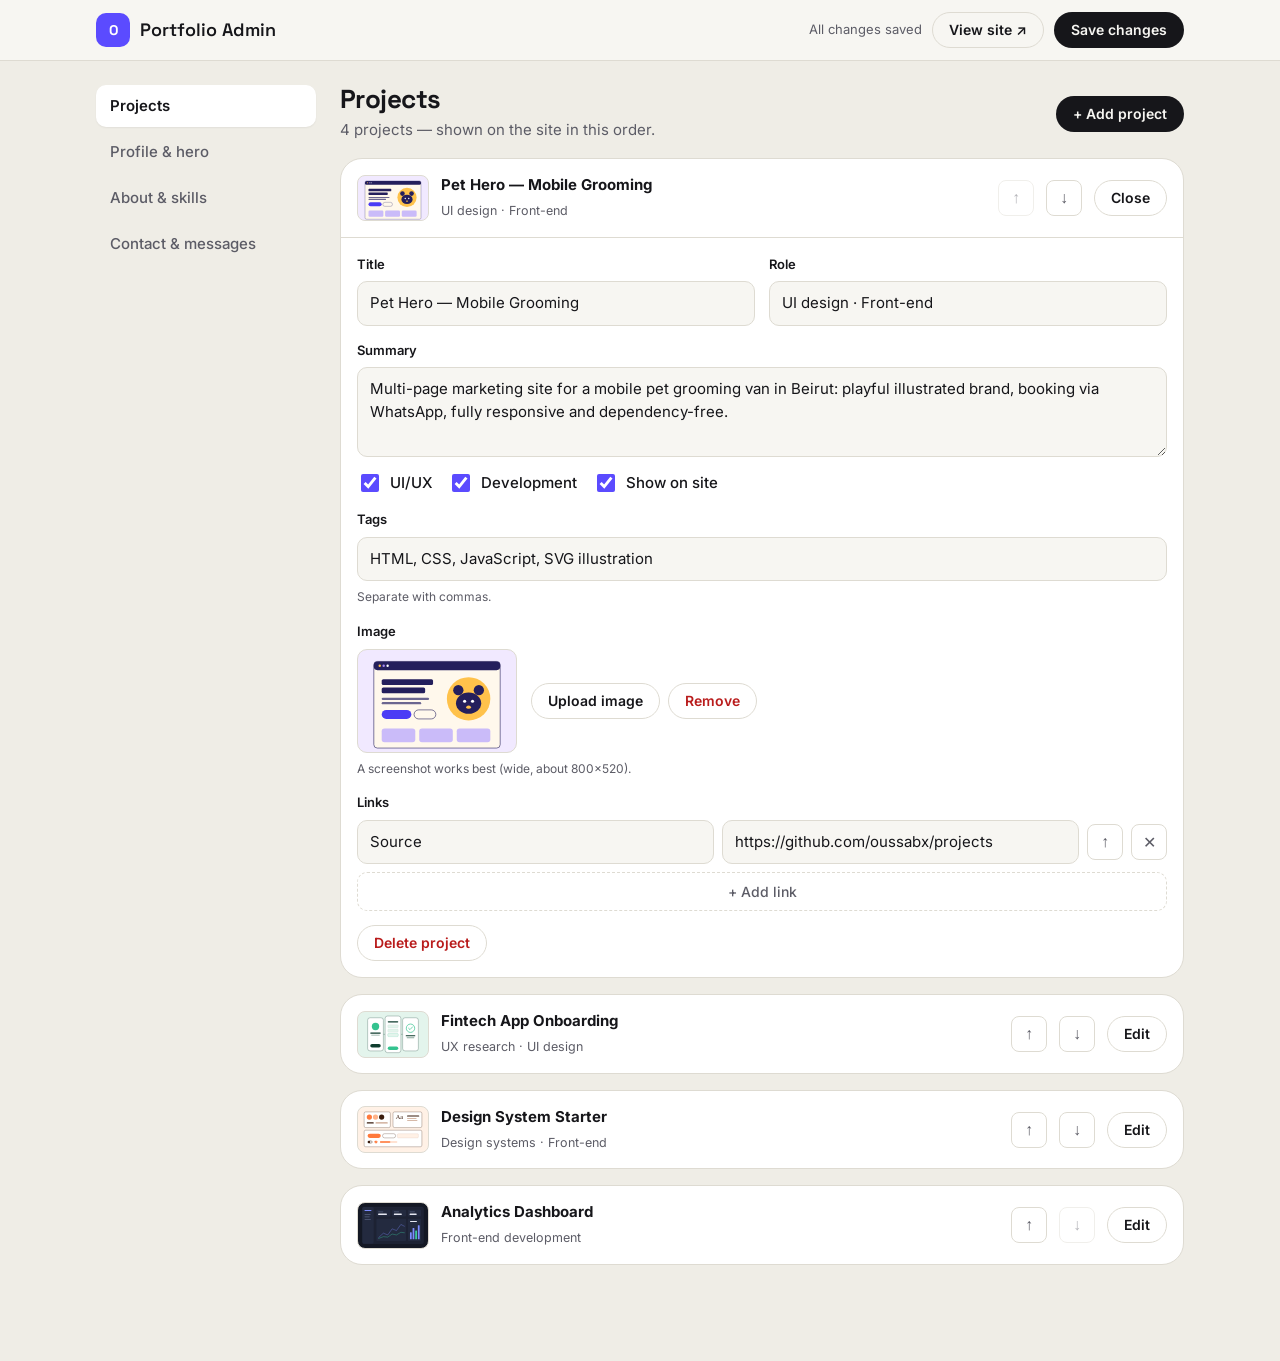
==== admin.html @ 16554e00 "Replace uploaded zip with the portfolio files Vercel can't serve a zip, so the site returned 404. Th" ====
<!DOCTYPE html>
<html lang="en">
<head>
<meta charset="UTF-8" />
<meta name="viewport" content="width=device-width, initial-scale=1.0" />
<meta name="robots" content="noindex" />
<title>Portfolio Admin</title>
<link rel="icon" type="image/svg+xml" href="assets/favicon.svg" />
<link rel="preconnect" href="https://fonts.googleapis.com" />
<link rel="preconnect" href="https://fonts.gstatic.com" crossorigin />
<link href="https://fonts.googleapis.com/css2?family=Space+Grotesk:wght@500;600;700&family=Inter:wght@400;500;600&display=swap" rel="stylesheet" />
<link rel="stylesheet" href="styles.css" />
<link rel="stylesheet" href="admin.css" />
<script>
  try { var t = localStorage.getItem('theme'); if (t) document.documentElement.dataset.theme = t; } catch (e) {}
</script>
</head>
<body class="admin">

<header class="admin-bar">
  <div class="admin-bar-inner">
    <div class="brand">
      <span class="brand-mark" aria-hidden="true" id="adminInitials">O</span>
      <span class="brand-text">Portfolio Admin</span>
    </div>
    <div class="admin-actions">
      <span class="save-status" id="saveStatus" role="status"></span>
      <a class="btn btn-ghost btn-sm" href="index.html" target="_blank">View site ↗</a>
      <button class="btn btn-primary btn-sm" id="saveBtn" type="button">Save changes</button>
    </div>
  </div>
</header>

<div class="banner" id="draftBanner" hidden>
  <span>You have unsaved edits from last time.</span>
  <button class="btn btn-sm btn-primary" id="restoreDraft" type="button">Restore them</button>
  <button class="btn btn-sm btn-ghost" id="discardDraft" type="button">Discard</button>
</div>

<div class="admin-layout">
  <nav class="admin-tabs" role="tablist" aria-label="Sections">
    <button role="tab" class="tab is-active" data-tab="projects" aria-selected="true">Projects</button>
    <button role="tab" class="tab" data-tab="profile" aria-selected="false">Profile &amp; hero</button>
    <button role="tab" class="tab" data-tab="about" aria-selected="false">About &amp; skills</button>
    <button role="tab" class="tab" data-tab="contact" aria-selected="false">Contact &amp; messages</button>
  </nav>

  <main class="admin-main">
    <section class="panel" id="panel-projects" role="tabpanel"></section>
    <section class="panel" id="panel-profile" role="tabpanel" hidden></section>
    <section class="panel" id="panel-about" role="tabpanel" hidden></section>
    <section class="panel" id="panel-contact" role="tabpanel" hidden></section>
  </main>
</div>

<dialog class="save-help" id="saveHelp">
  <h2>Almost done</h2>
  <p>Your browser downloaded a file called <strong>data.js</strong>.</p>
  <p>Move it into your portfolio's <strong>content</strong> folder and replace the old <code>data.js</code>. Then refresh the site to see your changes.</p>
  <p class="muted">Tip: in Chrome or Edge, Save writes the file directly, with no download step.</p>
  <form method="dialog"><button class="btn btn-primary btn-sm">Got it</button></form>
</dialog>

<script src="content/data.js"></script>
<script src="admin.js"></script>
</body>
</html>
---- styles.css ----
/* ---------- Design tokens ---------- */
:root {
  --bg: #f7f6f2;
  --bg-alt: #efede6;
  --surface: #ffffff;
  --text: #16161a;
  --text-muted: #5c5c66;
  --border: #dedbd2;
  --accent: #5b4bff;
  --accent-ink: #ffffff;
  --accent-soft: #e8e5ff;
  --success: #15803d;
  --danger: #b91c1c;
  --grid-line: rgba(22, 22, 26, 0.06);
  --shadow: 0 1px 2px rgba(0,0,0,.04), 0 12px 32px -12px rgba(22,22,26,.18);
  --radius: 14px;
  --radius-lg: 22px;
  --max-width: 1120px;
  --ease: cubic-bezier(.2, .8, .2, 1);
  color-scheme: light;
}

@media (prefers-color-scheme: dark) {
  :root:not([data-theme="light"]) {
    --bg: #0f0f13;
    --bg-alt: #16161c;
    --surface: #1c1c24;
    --text: #f2f1ee;
    --text-muted: #a3a2ad;
    --border: #2c2c37;
    --accent: #8b7fff;
    --accent-ink: #0f0f13;
    --accent-soft: #25224a;
    --success: #4ade80;
    --danger: #f87171;
    --grid-line: rgba(255, 255, 255, 0.05);
    --shadow: 0 1px 2px rgba(0,0,0,.3), 0 16px 40px -16px rgba(0,0,0,.6);
    color-scheme: dark;
  }
}
:root[data-theme="dark"] {
  --bg: #0f0f13;
  --bg-alt: #16161c;
  --surface: #1c1c24;
  --text: #f2f1ee;
  --text-muted: #a3a2ad;
  --border: #2c2c37;
  --accent: #8b7fff;
  --accent-ink: #0f0f13;
  --accent-soft: #25224a;
  --success: #4ade80;
  --danger: #f87171;
  --grid-line: rgba(255, 255, 255, 0.05);
  --shadow: 0 1px 2px rgba(0,0,0,.3), 0 16px 40px -16px rgba(0,0,0,.6);
  color-scheme: dark;
}

/* ---------- Base ---------- */
* { box-sizing: border-box; min-width: 0; }
[hidden] { display: none !important; }
img, svg { max-width: 100%; height: auto; display: block; }
html { scroll-behavior: smooth; scroll-padding-top: 80px; }
body {
  margin: 0;
  background: var(--bg);
  color: var(--text);
  font-family: 'Inter', system-ui, sans-serif;
  font-size: 17px;
  line-height: 1.65;
  -webkit-font-smoothing: antialiased;
  overflow-x: clip;
  transition: background-color .3s, color .3s;
}
h1, h2, h3 { font-family: 'Space Grotesk', 'Inter', sans-serif; line-height: 1.1; margin: 0; letter-spacing: -0.02em; }
p { margin: 0 0 1em; }
a { color: inherit; }
:focus-visible { outline: 2px solid var(--accent); outline-offset: 3px; border-radius: 6px; }

.container { width: 100%; max-width: var(--max-width); margin: 0 auto; padding: 0 16px; }
@media (min-width: 640px) { .container { padding: 0 32px; } }

.skip-link { position: absolute; left: -999px; top: 8px; background: var(--accent); color: var(--accent-ink); padding: 8px 14px; border-radius: 8px; z-index: 100; }
.skip-link:focus { left: 8px; }

/* ---------- Buttons ---------- */
.btn {
  display: inline-flex; align-items: center; gap: 10px;
  padding: 14px 22px; border-radius: 999px;
  font: 600 15px/1 'Inter', sans-serif;
  text-decoration: none; border: 1px solid transparent; cursor: pointer;
  transition: transform .2s var(--ease), background-color .2s, border-color .2s, box-shadow .2s;
}
.btn svg { width: 18px; fill: none; stroke: currentColor; stroke-width: 2; stroke-linecap: round; stroke-linejoin: round; transition: transform .2s var(--ease); }
.btn:hover svg { transform: translateX(3px); }
.btn-primary { background: var(--text); color: var(--bg); }
.btn-primary:hover { transform: translateY(-2px); box-shadow: var(--shadow); }
.btn-ghost { border-color: var(--border); color: var(--text); background: transparent; }
.btn-ghost:hover { border-color: var(--text); }

.icon-btn {
  width: 40px; height: 40px; border-radius: 50%;
  display: grid; place-items: center;
  background: transparent; border: 1px solid var(--border); color: var(--text); cursor: pointer;
}
.icon-btn:hover { border-color: var(--text); }
.icon-btn svg { width: 18px; fill: none; stroke: currentColor; stroke-width: 1.8; stroke-linecap: round; }
.icon-moon { display: none !important; }
:root[data-theme="dark"] .icon-sun { display: none !important; }
:root[data-theme="dark"] .icon-moon { display: block !important; }
@media (prefers-color-scheme: dark) {
  :root:not([data-theme="light"]) .icon-sun { display: none !important; }
  :root:not([data-theme="light"]) .icon-moon { display: block !important; }
}

/* ---------- Header ---------- */
.site-header {
  position: sticky; top: 0; z-index: 50;
  background: color-mix(in srgb, var(--bg) 82%, transparent);
  backdrop-filter: blur(12px); -webkit-backdrop-filter: blur(12px);
  border-bottom: 1px solid transparent;
  transition: border-color .2s;
}
.site-header.is-scrolled { border-bottom-color: var(--border); }
.header-inner { display: flex; align-items: center; justify-content: space-between; gap: 16px; height: 68px; }
.brand { display: flex; align-items: center; gap: 10px; text-decoration: none; font-weight: 600; }
.brand-mark {
  width: 34px; height: 34px; border-radius: 10px;
  display: grid; place-items: center;
  background: var(--accent); color: var(--accent-ink);
  font: 700 14px/1 'Space Grotesk', sans-serif;
}
.brand-text { font-family: 'Space Grotesk', sans-serif; font-size: 18px; }
.nav { display: flex; gap: 32px; }
.nav a { text-decoration: none; color: var(--text-muted); font-weight: 500; font-size: 15px; transition: color .2s; }
.nav a:hover { color: var(--text); }
.header-actions { display: flex; align-items: center; gap: 10px; }
.nav-toggle { display: none; width: 40px; height: 40px; background: none; border: 1px solid var(--border); border-radius: 50%; cursor: pointer; position: relative; }
.nav-toggle span { position: absolute; left: 12px; right: 12px; height: 1.5px; background: var(--text); transition: transform .25s var(--ease), top .25s var(--ease); }
.nav-toggle span:first-child { top: 16px; }
.nav-toggle span:last-child { top: 22px; }
.nav-toggle.is-open span:first-child { top: 19px; transform: rotate(45deg); }
.nav-toggle.is-open span:last-child { top: 19px; transform: rotate(-45deg); }

@media (max-width: 720px) {
  .nav-toggle { display: block; }
  .nav {
    position: absolute; top: 68px; left: 0; right: 0;
    flex-direction: column; gap: 0;
    background: var(--bg); border-bottom: 1px solid var(--border);
    padding: 8px 16px 16px;
    visibility: hidden; opacity: 0; transform: translateY(-8px);
    transition: opacity .2s, transform .2s var(--ease), visibility .2s;
  }
  .nav.is-open { visibility: visible; opacity: 1; transform: none; }
  .nav a { padding: 14px 0; font-size: 18px; color: var(--text); border-bottom: 1px solid var(--border); }
  .nav a:last-child { border-bottom: 0; }
}

/* ---------- Hero ---------- */
.hero { position: relative; padding: 96px 0 88px; overflow: hidden; }
.hero-grid {
  position: absolute; inset: 0; z-index: -1;
  background-image:
    linear-gradient(var(--grid-line) 1px, transparent 1px),
    linear-gradient(90deg, var(--grid-line) 1px, transparent 1px);
  background-size: 48px 48px;
  mask-image: radial-gradient(ellipse 70% 60% at 50% 30%, #000 30%, transparent 75%);
  -webkit-mask-image: radial-gradient(ellipse 70% 60% at 50% 30%, #000 30%, transparent 75%);
}
.hero-inner { position: relative; }
.eyebrow {
  display: inline-flex; align-items: center; gap: 10px;
  padding: 6px 14px; border: 1px solid var(--border); border-radius: 999px;
  background: var(--surface); font-size: 14px; color: var(--text-muted);
}
.status-dot { width: 8px; height: 8px; border-radius: 50%; background: var(--success); box-shadow: 0 0 0 4px color-mix(in srgb, var(--success) 20%, transparent); }
.hero-title { font-size: clamp(40px, 7vw, 80px); font-weight: 700; max-width: 14ch; margin: 28px 0 24px; }
.hero-title em { font-style: normal; color: var(--accent); }
.hero-lead { font-size: clamp(17px, 2vw, 20px); color: var(--text-muted); max-width: 58ch; }
.hero-cta { display: flex; flex-wrap: wrap; gap: 12px; margin: 36px 0 64px; }
.hero-stats { list-style: none; padding: 28px 0 0; margin: 0; display: grid; grid-template-columns: repeat(3, 1fr); gap: 24px; border-top: 1px solid var(--border); }
.hero-stats strong { display: block; font: 700 clamp(20px, 2.6vw, 28px)/1.2 'Space Grotesk', sans-serif; }
.hero-stats span { font-size: 14px; color: var(--text-muted); }
@media (max-width: 560px) {
  .hero { padding: 64px 0 56px; }
  .hero-stats { grid-template-columns: 1fr; gap: 16px; }
}

/* ---------- Sections ---------- */
.section { padding: 104px 0; }
.section-alt { background: var(--bg-alt); }
.section-kicker { font-size: 13px; font-weight: 600; letter-spacing: .12em; text-transform: uppercase; color: var(--accent); margin-bottom: 12px; }
.section-title { font-size: clamp(30px, 4.4vw, 48px); font-weight: 700; margin-bottom: 24px; }
@media (max-width: 560px) { .section { padding: 72px 0; } }

/* ---------- About ---------- */
.about { display: grid; grid-template-columns: 5fr 7fr; gap: 64px; align-items: center; }
.avatar {
  aspect-ratio: 4 / 5; border-radius: var(--radius-lg);
  background:
    radial-gradient(circle at 30% 20%, color-mix(in srgb, var(--accent) 55%, transparent), transparent 60%),
    linear-gradient(160deg, var(--accent-soft), var(--bg-alt));
  border: 1px solid var(--border);
  display: grid; place-items: center;
  font: 700 clamp(56px, 9vw, 96px)/1 'Space Grotesk', sans-serif; color: var(--accent);
}
.about-text p { color: var(--text-muted); }
.avatar { overflow: hidden; }
.avatar img { width: 100%; height: 100%; object-fit: cover; }
.skills { display: grid; grid-template-columns: 1fr 1fr; gap: 24px; margin-top: 32px; }
.skill-group h3 { font-size: 16px; margin-bottom: 12px; }
.chips, .tags { list-style: none; margin: 0; padding: 0; display: flex; flex-wrap: wrap; gap: 8px; }
.chips li { padding: 6px 12px; border: 1px solid var(--border); border-radius: 999px; font-size: 14px; background: var(--surface); }
@media (max-width: 820px) {
  .about { grid-template-columns: 1fr; gap: 40px; }
  .about-media { max-width: 320px; }
}
@media (max-width: 480px) { .skills { grid-template-columns: 1fr; } }

/* ---------- Projects ---------- */
.section-head { display: flex; justify-content: space-between; align-items: flex-end; gap: 24px; flex-wrap: wrap; margin-bottom: 40px; }
.section-head .section-title { margin-bottom: 0; }
.filters { display: flex; gap: 6px; padding: 4px; background: var(--surface); border: 1px solid var(--border); border-radius: 999px; }
.filter { padding: 8px 16px; border: 0; border-radius: 999px; background: transparent; color: var(--text-muted); font: 500 14px/1 'Inter', sans-serif; cursor: pointer; transition: background-color .2s, color .2s; }
.filter:hover { color: var(--text); }
.filter.is-active { background: var(--text); color: var(--bg); }

.projects { display: grid; grid-template-columns: repeat(2, 1fr); gap: 28px; }
@media (max-width: 760px) { .projects { grid-template-columns: 1fr; } }
.project {
  background: var(--surface); border: 1px solid var(--border); border-radius: var(--radius-lg);
  overflow: hidden; display: flex; flex-direction: column;
  transition: transform .3s var(--ease), box-shadow .3s var(--ease);
  animation: fadeIn .4s var(--ease) both;
}
.project:hover { transform: translateY(-4px); box-shadow: var(--shadow); }
.project-media { aspect-ratio: 800 / 520; background: var(--accent-soft); overflow: hidden; border-bottom: 1px solid var(--border); }
.project-media img { width: 100%; height: 100%; object-fit: cover; transition: transform .5s var(--ease); }
.project:hover .project-media img { transform: scale(1.03); }
.project-body { padding: 24px 24px 28px; display: flex; flex-direction: column; flex: 1; }
.project-role { font-size: 13px; color: var(--accent); font-weight: 600; margin-bottom: 8px; }
.project-title { font-size: 22px; margin-bottom: 10px; }
.project-summary { color: var(--text-muted); font-size: 15px; }
.tags { margin-top: auto; }
.tags li { font-size: 12px; font-weight: 500; padding: 4px 10px; border-radius: 6px; background: var(--bg-alt); color: var(--text-muted); }
.project-links { display: flex; gap: 18px; margin-top: 18px; }
.link-arrow { font-weight: 600; font-size: 14px; text-decoration: none; border-bottom: 1px solid currentColor; }
.link-arrow:hover { color: var(--accent); }
@keyframes fadeIn { from { opacity: 0; transform: translateY(8px); } }

/* ---------- Contact ---------- */
.contact { display: grid; grid-template-columns: 1fr 1fr; gap: 64px; align-items: start; }
.contact-intro > p { color: var(--text-muted); }
.contact-email {
  display: inline-block; margin: 8px 0 28px;
  font: 600 clamp(22px, 3.2vw, 32px)/1.2 'Space Grotesk', sans-serif;
  text-decoration: none; border-bottom: 2px solid var(--accent);
  word-break: break-all;
}
.contact-email:hover { color: var(--accent); }
.socials { list-style: none; margin: 0; padding: 0; display: flex; flex-wrap: wrap; gap: 10px; }
.socials a { display: inline-block; padding: 8px 16px; border: 1px solid var(--border); border-radius: 999px; text-decoration: none; font-size: 14px; font-weight: 500; }
.socials a:hover { border-color: var(--text); }

.contact-form { background: var(--surface); border: 1px solid var(--border); border-radius: var(--radius-lg); padding: 32px; display: grid; gap: 18px; }
.field { display: grid; gap: 6px; }
.field label { font-size: 14px; font-weight: 500; }
.field input, .field textarea {
  width: 100%; padding: 12px 14px;
  font: 400 16px/1.5 'Inter', sans-serif; color: var(--text);
  background: var(--bg); border: 1px solid var(--border); border-radius: 10px;
  transition: border-color .2s, box-shadow .2s;
}
.field textarea { resize: vertical; }
.field input:focus, .field textarea:focus { outline: none; border-color: var(--accent); box-shadow: 0 0 0 3px color-mix(in srgb, var(--accent) 25%, transparent); }
.contact-form .btn { justify-self: start; }
.form-note { margin: 0; font-size: 14px; min-height: 1.4em; }
.form-note.is-error { color: var(--danger); }
.form-note.is-success { color: var(--success); }
@media (max-width: 820px) { .contact { grid-template-columns: 1fr; gap: 40px; } }
@media (max-width: 480px) { .contact-form { padding: 22px; } }

/* ---------- Footer ---------- */
.site-footer { border-top: 1px solid var(--border); padding: 28px 0; font-size: 14px; color: var(--text-muted); }
.footer-inner { display: flex; justify-content: space-between; gap: 16px; flex-wrap: wrap; }
.footer-inner p { margin: 0; }
.footer-inner a { text-decoration: none; }
.footer-inner a:hover { color: var(--text); }

/* ---------- Motion ---------- */
.js-reveal .reveal { opacity: 0; transform: translateY(16px); transition: opacity .7s var(--ease), transform .7s var(--ease); }
.js-reveal .reveal.is-visible { opacity: 1; transform: none; }
@media (prefers-reduced-motion: reduce) {
  html { scroll-behavior: auto; }
  *, *::before, *::after { animation: none !important; transition: none !important; }
}
.hp { position: absolute; left: -9999px; width: 1px; height: 1px; opacity: 0; }
.projects-empty { color: var(--text-muted); }
---- admin.css ----
/* Admin-only styles. Tokens, buttons and fonts come from styles.css. */
body.admin { background: var(--bg-alt); font-size: 15px; }
.btn-sm { padding: 10px 16px; font-size: 14px; }
.btn-danger { color: var(--danger); border-color: var(--border); background: transparent; }
.btn-danger:hover { border-color: var(--danger); }
button:disabled { opacity: .45; cursor: not-allowed; }

.admin-bar { position: sticky; top: 0; z-index: 20; background: var(--bg); border-bottom: 1px solid var(--border); }
.admin-bar-inner { max-width: 1120px; margin: 0 auto; padding: 12px 16px; display: flex; align-items: center; justify-content: space-between; gap: 12px; flex-wrap: wrap; }
.admin-actions { display: flex; align-items: center; gap: 10px; flex-wrap: wrap; }
.save-status { font-size: 13px; color: var(--text-muted); }
.save-status.is-dirty { color: var(--danger); font-weight: 600; }
.save-status.is-saved { color: var(--success); }

.banner { max-width: 1120px; margin: 16px auto 0; padding: 12px 16px; display: flex; gap: 12px; align-items: center; flex-wrap: wrap; background: var(--accent-soft); border-radius: var(--radius); }
.banner span { flex: 1 1 200px; font-weight: 500; }

.admin-layout { max-width: 1120px; margin: 0 auto; padding: 24px 16px 80px; display: grid; grid-template-columns: 220px 1fr; gap: 24px; align-items: start; }
.admin-tabs { display: grid; gap: 4px; position: sticky; top: 84px; }
.tab { text-align: left; padding: 12px 14px; border: 0; border-radius: 10px; background: transparent; color: var(--text-muted); font: 500 15px/1.2 'Inter', sans-serif; cursor: pointer; }
.tab:hover { color: var(--text); background: var(--surface); }
.tab.is-active { background: var(--surface); color: var(--text); font-weight: 600; box-shadow: 0 1px 2px rgba(0,0,0,.06); }
@media (max-width: 760px) {
  .admin-layout { grid-template-columns: 1fr; }
  .admin-tabs { position: static; grid-auto-flow: column; grid-auto-columns: max-content; overflow-x: auto; }
  .tab { white-space: nowrap; text-align: center; }
}

.panel-head { display: flex; justify-content: space-between; align-items: center; gap: 12px; margin-bottom: 16px; flex-wrap: wrap; }
.panel-head h1 { font-size: 26px; }
.panel-head p { margin: 4px 0 0; color: var(--text-muted); }

.card { background: var(--surface); border: 1px solid var(--border); border-radius: var(--radius-lg); padding: 20px; margin-bottom: 16px; }
.card h2 { font-size: 18px; margin-bottom: 14px; }
.grid-2 { display: grid; grid-template-columns: 1fr 1fr; gap: 14px; }
@media (max-width: 560px) { .grid-2 { grid-template-columns: 1fr; } }

.fld { display: grid; gap: 6px; margin-bottom: 14px; }
.fld > span { font-size: 13px; font-weight: 600; }
.fld small { color: var(--text-muted); font-size: 12px; }
.fld input[type=text], .fld input[type=email], .fld input[type=url], .fld textarea, .row input {
  width: 100%; padding: 10px 12px; font: 400 15px/1.5 'Inter', sans-serif; color: var(--text);
  background: var(--bg); border: 1px solid var(--border); border-radius: 10px;
}
.fld textarea { resize: vertical; min-height: 80px; }
.fld input:focus, .fld textarea:focus, .row input:focus { outline: none; border-color: var(--accent); box-shadow: 0 0 0 3px color-mix(in srgb, var(--accent) 25%, transparent); }
.check { display: inline-flex; align-items: center; gap: 8px; font-weight: 500; cursor: pointer; margin: 0 16px 14px 0; }
.check input { width: 18px; height: 18px; accent-color: var(--accent); }

.rows { display: grid; gap: 8px; margin-bottom: 8px; }
.row { display: flex; gap: 8px; align-items: center; }
.row input { flex: 1; }
.icon { width: 36px; height: 36px; flex: none; display: grid; place-items: center; border: 1px solid var(--border); border-radius: 8px; background: var(--surface); color: var(--text-muted); cursor: pointer; font-size: 16px; }
.icon:hover { color: var(--text); border-color: var(--text); }
.icon.del:hover { color: var(--danger); border-color: var(--danger); }
.add { background: none; border: 1px dashed var(--border); border-radius: 10px; padding: 10px; width: 100%; color: var(--text-muted); cursor: pointer; font: 500 14px 'Inter', sans-serif; }
.add:hover { color: var(--accent); border-color: var(--accent); }

.image-field { display: flex; gap: 14px; align-items: center; flex-wrap: wrap; }
.image-thumb { width: 160px; aspect-ratio: 800 / 520; border-radius: 10px; border: 1px solid var(--border); background: var(--bg-alt) center / cover no-repeat; display: grid; place-items: center; color: var(--text-muted); font-size: 12px; }
.image-thumb.round { width: 96px; aspect-ratio: 1; border-radius: 50%; }
.image-buttons { display: flex; gap: 8px; flex-wrap: wrap; }
.file-btn { position: relative; overflow: hidden; }
.file-btn input { position: absolute; inset: 0; opacity: 0; cursor: pointer; }

.project-card { padding: 0; overflow: hidden; }
.project-card.is-hidden-project { opacity: .7; }
.project-summary-row { display: flex; align-items: center; gap: 12px; padding: 14px 16px; }
.project-summary-row .thumb { width: 72px; aspect-ratio: 800 / 520; border-radius: 8px; background: var(--bg-alt) center / cover no-repeat; flex: none; border: 1px solid var(--border); }
.project-summary-row .info { flex: 1; min-width: 0; }
.project-summary-row .info strong { display: block; white-space: nowrap; overflow: hidden; text-overflow: ellipsis; }
.project-summary-row .info small { color: var(--text-muted); }
.pill { font-size: 11px; font-weight: 600; padding: 2px 8px; border-radius: 999px; background: var(--bg-alt); color: var(--text-muted); margin-left: 6px; }
.project-body-edit { padding: 4px 16px 16px; border-top: 1px solid var(--border); padding-top: 16px; }
.muted { color: var(--text-muted); }

.save-help { border: 1px solid var(--border); border-radius: var(--radius-lg); padding: 24px; max-width: 440px; background: var(--surface); color: var(--text); }
.save-help::backdrop { background: rgba(0,0,0,.4); }
.save-help h2 { margin-bottom: 12px; }
.save-help code { background: var(--bg-alt); padding: 2px 6px; border-radius: 4px; }

.info-list { margin: 0; padding-left: 20px; color: var(--text-muted); }
.info-list li { margin-bottom: 6px; }

@media (max-width: 480px) {
  .project-summary-row { flex-wrap: wrap; }
  .project-summary-row .info { flex: 1 1 calc(100% - 90px); }
  .project-summary-row .info strong { white-space: normal; }
  .project-summary-row .icon:nth-child(3) { margin-left: auto; }
}
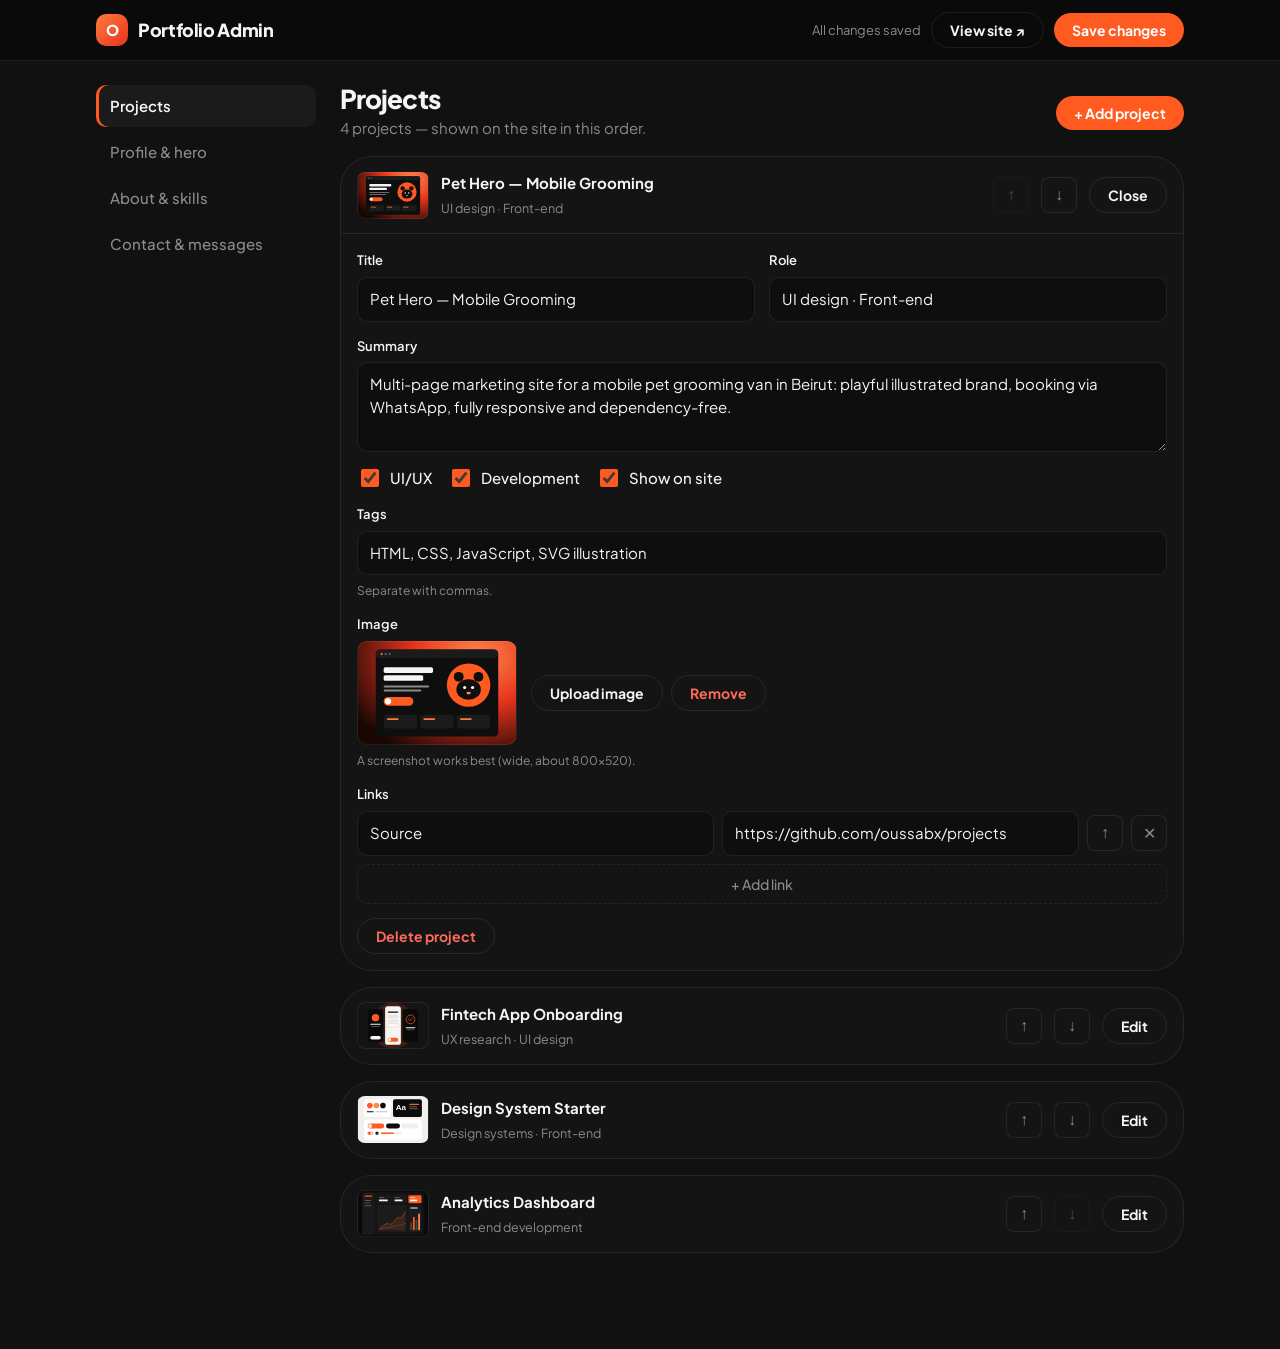
==== commit d7d620a7: "Redesign: orange & black, 3D hero, parallax and motion - Rounded orange/red gradient hero with a Thr" ====
--- a/admin.html
+++ b/admin.html
@@ -8,7 +8,7 @@
 <link rel="icon" type="image/svg+xml" href="assets/favicon.svg" />
 <link rel="preconnect" href="https://fonts.googleapis.com" />
 <link rel="preconnect" href="https://fonts.gstatic.com" crossorigin />
-<link href="https://fonts.googleapis.com/css2?family=Space+Grotesk:wght@500;600;700&family=Inter:wght@400;500;600&display=swap" rel="stylesheet" />
+<link href="https://fonts.googleapis.com/css2?family=Plus+Jakarta+Sans:wght@400;500;600;700;800&display=swap" rel="stylesheet" />
 <link rel="stylesheet" href="styles.css" />
 <link rel="stylesheet" href="admin.css" />
 <script>
--- a/styles.css
+++ b/styles.css
@@ -1,298 +1,377 @@
-/* ---------- Design tokens ---------- */
+/* ---------- Tokens ---------- */
 :root {
-  --bg: #f7f6f2;
-  --bg-alt: #efede6;
-  --surface: #ffffff;
-  --text: #16161a;
-  --text-muted: #5c5c66;
-  --border: #dedbd2;
-  --accent: #5b4bff;
+  --bg: #0a0a0a;
+  --surface: #141414;
+  --surface-2: #1b1b1b;
+  --line: rgba(255, 255, 255, 0.08);
+  --text: #f5f5f5;
+  --muted: #8b8b8b;
+  --orange: #ff5a1f;
+  --orange-2: #ff7a3d;
+  --red: #e8341c;
+  --success: #4ade80;
+  --danger: #ff6b5b;
+  --radius: 20px;
+  --radius-lg: 32px;
+  --max: 1240px;
+  --ease: cubic-bezier(.2, .8, .2, 1);
+  --ease-back: cubic-bezier(.34, 1.4, .64, 1);
+  /* aliases used by admin.css */
+  --bg-alt: #111111;
+  --text-muted: var(--muted);
+  --border: var(--line);
+  --accent: var(--orange);
   --accent-ink: #ffffff;
-  --accent-soft: #e8e5ff;
-  --success: #15803d;
-  --danger: #b91c1c;
-  --grid-line: rgba(22, 22, 26, 0.06);
-  --shadow: 0 1px 2px rgba(0,0,0,.04), 0 12px 32px -12px rgba(22,22,26,.18);
-  --radius: 14px;
-  --radius-lg: 22px;
-  --max-width: 1120px;
-  --ease: cubic-bezier(.2, .8, .2, 1);
-  color-scheme: light;
-}
-
-@media (prefers-color-scheme: dark) {
-  :root:not([data-theme="light"]) {
-    --bg: #0f0f13;
-    --bg-alt: #16161c;
-    --surface: #1c1c24;
-    --text: #f2f1ee;
-    --text-muted: #a3a2ad;
-    --border: #2c2c37;
-    --accent: #8b7fff;
-    --accent-ink: #0f0f13;
-    --accent-soft: #25224a;
-    --success: #4ade80;
-    --danger: #f87171;
-    --grid-line: rgba(255, 255, 255, 0.05);
-    --shadow: 0 1px 2px rgba(0,0,0,.3), 0 16px 40px -16px rgba(0,0,0,.6);
-    color-scheme: dark;
-  }
-}
-:root[data-theme="dark"] {
-  --bg: #0f0f13;
-  --bg-alt: #16161c;
-  --surface: #1c1c24;
-  --text: #f2f1ee;
-  --text-muted: #a3a2ad;
-  --border: #2c2c37;
-  --accent: #8b7fff;
-  --accent-ink: #0f0f13;
-  --accent-soft: #25224a;
-  --success: #4ade80;
-  --danger: #f87171;
-  --grid-line: rgba(255, 255, 255, 0.05);
-  --shadow: 0 1px 2px rgba(0,0,0,.3), 0 16px 40px -16px rgba(0,0,0,.6);
+  --accent-soft: rgba(255, 90, 31, 0.14);
+  --shadow: 0 20px 60px -20px rgba(0, 0, 0, .7);
   color-scheme: dark;
 }
 
 /* ---------- Base ---------- */
 * { box-sizing: border-box; min-width: 0; }
 [hidden] { display: none !important; }
-img, svg { max-width: 100%; height: auto; display: block; }
-html { scroll-behavior: smooth; scroll-padding-top: 80px; }
+img, svg { max-width: 100%; display: block; }
+html { scroll-behavior: smooth; scroll-padding-top: 90px; }
 body {
   margin: 0;
   background: var(--bg);
   color: var(--text);
-  font-family: 'Inter', system-ui, sans-serif;
-  font-size: 17px;
-  line-height: 1.65;
+  font-family: 'Plus Jakarta Sans', system-ui, sans-serif;
+  font-size: 16px;
+  line-height: 1.6;
   -webkit-font-smoothing: antialiased;
   overflow-x: clip;
-  transition: background-color .3s, color .3s;
-}
-h1, h2, h3 { font-family: 'Space Grotesk', 'Inter', sans-serif; line-height: 1.1; margin: 0; letter-spacing: -0.02em; }
+}
+h1, h2, h3 { margin: 0; line-height: 1.05; letter-spacing: -0.035em; font-weight: 800; }
 p { margin: 0 0 1em; }
-a { color: inherit; }
-:focus-visible { outline: 2px solid var(--accent); outline-offset: 3px; border-radius: 6px; }
-
-.container { width: 100%; max-width: var(--max-width); margin: 0 auto; padding: 0 16px; }
-@media (min-width: 640px) { .container { padding: 0 32px; } }
-
-.skip-link { position: absolute; left: -999px; top: 8px; background: var(--accent); color: var(--accent-ink); padding: 8px 14px; border-radius: 8px; z-index: 100; }
+a { color: inherit; text-decoration: none; }
+::selection { background: var(--orange); color: #fff; }
+:focus-visible { outline: 2px solid var(--orange); outline-offset: 3px; border-radius: 8px; }
+
+.container { width: 100%; max-width: var(--max); margin: 0 auto; padding: 0 16px; }
+@media (min-width: 720px) { .container { padding: 0 32px; } }
+.skip-link { position: absolute; left: -999px; top: 8px; z-index: 200; background: var(--orange); color: #fff; padding: 8px 14px; border-radius: 8px; }
 .skip-link:focus { left: 8px; }
-
-/* ---------- Buttons ---------- */
+.hp { position: absolute; left: -9999px; width: 1px; height: 1px; opacity: 0; }
+
+/* Film grain */
+.grain {
+  position: fixed; inset: -50%; z-index: 90; pointer-events: none; opacity: .06;
+  background-image: url("data:image/svg+xml,%3Csvg xmlns='http://www.w3.org/2000/svg' width='160' height='160'%3E%3Cfilter id='n'%3E%3CfeTurbulence type='fractalNoise' baseFrequency='.9' numOctaves='3' stitchTiles='stitch'/%3E%3C/filter%3E%3Crect width='100%25' height='100%25' filter='url(%23n)'/%3E%3C/svg%3E");
+  animation: grain 1.2s steps(6) infinite;
+}
+@keyframes grain {
+  0%, 100% { transform: translate(0, 0); } 20% { transform: translate(-3%, 2%); } 40% { transform: translate(2%, -3%); }
+  60% { transform: translate(-2%, -1%); } 80% { transform: translate(3%, 3%); }
+}
+
+/* ---------- Buttons (one style everywhere) ---------- */
 .btn {
-  display: inline-flex; align-items: center; gap: 10px;
-  padding: 14px 22px; border-radius: 999px;
-  font: 600 15px/1 'Inter', sans-serif;
-  text-decoration: none; border: 1px solid transparent; cursor: pointer;
-  transition: transform .2s var(--ease), background-color .2s, border-color .2s, box-shadow .2s;
-}
-.btn svg { width: 18px; fill: none; stroke: currentColor; stroke-width: 2; stroke-linecap: round; stroke-linejoin: round; transition: transform .2s var(--ease); }
-.btn:hover svg { transform: translateX(3px); }
-.btn-primary { background: var(--text); color: var(--bg); }
-.btn-primary:hover { transform: translateY(-2px); box-shadow: var(--shadow); }
-.btn-ghost { border-color: var(--border); color: var(--text); background: transparent; }
-.btn-ghost:hover { border-color: var(--text); }
-
-.icon-btn {
-  width: 40px; height: 40px; border-radius: 50%;
-  display: grid; place-items: center;
-  background: transparent; border: 1px solid var(--border); color: var(--text); cursor: pointer;
-}
-.icon-btn:hover { border-color: var(--text); }
-.icon-btn svg { width: 18px; fill: none; stroke: currentColor; stroke-width: 1.8; stroke-linecap: round; }
-.icon-moon { display: none !important; }
-:root[data-theme="dark"] .icon-sun { display: none !important; }
-:root[data-theme="dark"] .icon-moon { display: block !important; }
-@media (prefers-color-scheme: dark) {
-  :root:not([data-theme="light"]) .icon-sun { display: none !important; }
-  :root:not([data-theme="light"]) .icon-moon { display: block !important; }
-}
-
-/* ---------- Header ---------- */
-.site-header {
-  position: sticky; top: 0; z-index: 50;
-  background: color-mix(in srgb, var(--bg) 82%, transparent);
-  backdrop-filter: blur(12px); -webkit-backdrop-filter: blur(12px);
-  border-bottom: 1px solid transparent;
-  transition: border-color .2s;
-}
-.site-header.is-scrolled { border-bottom-color: var(--border); }
-.header-inner { display: flex; align-items: center; justify-content: space-between; gap: 16px; height: 68px; }
-.brand { display: flex; align-items: center; gap: 10px; text-decoration: none; font-weight: 600; }
-.brand-mark {
-  width: 34px; height: 34px; border-radius: 10px;
-  display: grid; place-items: center;
-  background: var(--accent); color: var(--accent-ink);
-  font: 700 14px/1 'Space Grotesk', sans-serif;
-}
-.brand-text { font-family: 'Space Grotesk', sans-serif; font-size: 18px; }
-.nav { display: flex; gap: 32px; }
-.nav a { text-decoration: none; color: var(--text-muted); font-weight: 500; font-size: 15px; transition: color .2s; }
-.nav a:hover { color: var(--text); }
-.header-actions { display: flex; align-items: center; gap: 10px; }
-.nav-toggle { display: none; width: 40px; height: 40px; background: none; border: 1px solid var(--border); border-radius: 50%; cursor: pointer; position: relative; }
-.nav-toggle span { position: absolute; left: 12px; right: 12px; height: 1.5px; background: var(--text); transition: transform .25s var(--ease), top .25s var(--ease); }
-.nav-toggle span:first-child { top: 16px; }
-.nav-toggle span:last-child { top: 22px; }
-.nav-toggle.is-open span:first-child { top: 19px; transform: rotate(45deg); }
-.nav-toggle.is-open span:last-child { top: 19px; transform: rotate(-45deg); }
-
-@media (max-width: 720px) {
+  --btn-bg: var(--orange);
+  --btn-fg: #fff;
+  --icon-bg: #fff;
+  --icon-fg: var(--orange);
+  display: inline-flex; align-items: center; gap: 14px;
+  padding: 6px 26px 6px 6px;
+  border: 0; border-radius: 999px;
+  background: var(--btn-bg); color: var(--btn-fg);
+  font: 700 15px/1 'Plus Jakarta Sans', sans-serif;
+  cursor: pointer; white-space: nowrap;
+  box-shadow: 0 10px 30px -10px rgba(255, 90, 31, .6);
+  transition: transform .35s var(--ease-back), box-shadow .3s, background-color .3s;
+}
+.btn-icon {
+  width: 42px; height: 42px; flex: none; border-radius: 50%;
+  display: grid; place-items: center; overflow: hidden;
+  background: var(--icon-bg); color: var(--icon-fg);
+  transition: transform .45s var(--ease-back);
+}
+.btn-icon svg { width: 20px; height: 20px; transition: transform .45s var(--ease); }
+.btn:hover { transform: translateY(-2px); box-shadow: 0 16px 40px -10px rgba(255, 90, 31, .75); }
+.btn:hover .btn-icon { transform: rotate(-45deg); }
+.btn:active { transform: translateY(0) scale(.98); }
+.btn--light { --btn-bg: #fff; --btn-fg: #0a0a0a; --icon-bg: var(--orange); --icon-fg: #fff; box-shadow: 0 10px 30px -12px rgba(0,0,0,.5); }
+.btn--sm { padding: 4px 18px 4px 4px; font-size: 13px; gap: 10px; }
+.btn--sm .btn-icon { width: 32px; height: 32px; }
+.btn--sm .btn-icon svg { width: 16px; height: 16px; }
+.btn:disabled { opacity: .6; cursor: progress; }
+
+/* ---------- Custom cursor (mouse only) ---------- */
+.cursor { display: none; }
+@media (pointer: fine) and (prefers-reduced-motion: no-preference) {
+  .cursor { display: block; position: fixed; inset: 0; pointer-events: none; z-index: 120; }
+  .cursor-dot, .cursor-ring { position: fixed; left: 0; top: 0; border-radius: 50%; transform: translate(-50%, -50%); }
+  .cursor-dot { width: 6px; height: 6px; background: var(--orange); }
+  .cursor-ring { width: 36px; height: 36px; border: 1px solid rgba(255, 122, 61, .6); transition: width .3s var(--ease), height .3s var(--ease), background-color .3s, border-color .3s; }
+  .cursor.is-hover .cursor-ring { width: 70px; height: 70px; background: rgba(255, 90, 31, .12); border-color: transparent; }
+  .cursor.is-hidden { opacity: 0; }
+}
+
+/* ---------- Nav ---------- */
+.nav { position: fixed; top: 14px; left: 0; right: 0; z-index: 100; padding: 0 16px; }
+.nav-inner {
+  max-width: var(--max); margin: 0 auto; height: 64px; padding: 0 10px 0 20px;
+  display: flex; align-items: center; gap: 24px;
+  background: rgba(20, 20, 20, .55); border: 1px solid var(--line); border-radius: 999px;
+  backdrop-filter: blur(16px) saturate(140%); -webkit-backdrop-filter: blur(16px) saturate(140%);
+  transition: background-color .3s;
+}
+.nav.is-scrolled .nav-inner { background: rgba(14, 14, 14, .85); }
+.brand { display: flex; align-items: center; gap: 10px; font-weight: 800; font-size: 18px; letter-spacing: -.02em; }
+.brand-mark { width: 32px; height: 32px; border-radius: 10px; display: grid; place-items: center; background: linear-gradient(135deg, var(--orange-2), var(--red)); color: #fff; font-size: 15px; }
+.nav-links { display: flex; gap: 30px; margin-left: auto; }
+.nav-links a:not(.btn) { color: rgba(255,255,255,.72); font-size: 14px; font-weight: 500; transition: color .2s; }
+.nav-links a:not(.btn):hover { color: #fff; }
+.nav-menu-cta { display: none !important; }
+.nav-toggle { display: none; width: 44px; height: 44px; border-radius: 50%; border: 1px solid var(--line); background: transparent; cursor: pointer; position: relative; margin-left: auto; }
+.nav-toggle span { position: absolute; left: 13px; right: 13px; height: 2px; background: #fff; border-radius: 2px; transition: transform .3s var(--ease), top .3s var(--ease); }
+.nav-toggle span:first-child { top: 17px; }
+.nav-toggle span:last-child { top: 25px; }
+.nav-toggle.is-open span:first-child { top: 21px; transform: rotate(45deg); }
+.nav-toggle.is-open span:last-child { top: 21px; transform: rotate(-45deg); }
+
+@media (max-width: 860px) {
+  .nav-cta { display: none !important; }
   .nav-toggle { display: block; }
-  .nav {
-    position: absolute; top: 68px; left: 0; right: 0;
-    flex-direction: column; gap: 0;
-    background: var(--bg); border-bottom: 1px solid var(--border);
-    padding: 8px 16px 16px;
-    visibility: hidden; opacity: 0; transform: translateY(-8px);
-    transition: opacity .2s, transform .2s var(--ease), visibility .2s;
+  .nav-links {
+    position: fixed; inset: 0; z-index: -1; margin: 0;
+    flex-direction: column; justify-content: center; align-items: flex-start; gap: 8px; padding: 90px 28px 40px;
+    background: rgba(10, 10, 10, .97);
+    clip-path: circle(0 at calc(100% - 50px) 46px);
+    transition: clip-path .6s var(--ease); visibility: hidden;
   }
-  .nav.is-open { visibility: visible; opacity: 1; transform: none; }
-  .nav a { padding: 14px 0; font-size: 18px; color: var(--text); border-bottom: 1px solid var(--border); }
-  .nav a:last-child { border-bottom: 0; }
+  .nav-links.is-open { clip-path: circle(150% at calc(100% - 50px) 46px); visibility: visible; }
+  .nav-links a:not(.btn) { font-size: 40px; font-weight: 800; letter-spacing: -.03em; color: #fff; }
+  .nav-menu-cta { display: inline-flex !important; margin-top: 24px; }
 }
 
 /* ---------- Hero ---------- */
-.hero { position: relative; padding: 96px 0 88px; overflow: hidden; }
-.hero-grid {
-  position: absolute; inset: 0; z-index: -1;
-  background-image:
-    linear-gradient(var(--grid-line) 1px, transparent 1px),
-    linear-gradient(90deg, var(--grid-line) 1px, transparent 1px);
-  background-size: 48px 48px;
-  mask-image: radial-gradient(ellipse 70% 60% at 50% 30%, #000 30%, transparent 75%);
-  -webkit-mask-image: radial-gradient(ellipse 70% 60% at 50% 30%, #000 30%, transparent 75%);
-}
-.hero-inner { position: relative; }
-.eyebrow {
-  display: inline-flex; align-items: center; gap: 10px;
-  padding: 6px 14px; border: 1px solid var(--border); border-radius: 999px;
-  background: var(--surface); font-size: 14px; color: var(--text-muted);
-}
-.status-dot { width: 8px; height: 8px; border-radius: 50%; background: var(--success); box-shadow: 0 0 0 4px color-mix(in srgb, var(--success) 20%, transparent); }
-.hero-title { font-size: clamp(40px, 7vw, 80px); font-weight: 700; max-width: 14ch; margin: 28px 0 24px; }
-.hero-title em { font-style: normal; color: var(--accent); }
-.hero-lead { font-size: clamp(17px, 2vw, 20px); color: var(--text-muted); max-width: 58ch; }
-.hero-cta { display: flex; flex-wrap: wrap; gap: 12px; margin: 36px 0 64px; }
-.hero-stats { list-style: none; padding: 28px 0 0; margin: 0; display: grid; grid-template-columns: repeat(3, 1fr); gap: 24px; border-top: 1px solid var(--border); }
-.hero-stats strong { display: block; font: 700 clamp(20px, 2.6vw, 28px)/1.2 'Space Grotesk', sans-serif; }
-.hero-stats span { font-size: 14px; color: var(--text-muted); }
-@media (max-width: 560px) {
-  .hero { padding: 64px 0 56px; }
-  .hero-stats { grid-template-columns: 1fr; gap: 16px; }
-}
+.hero-wrap { padding: 10px 10px 0; }
+.hero {
+  position: relative; overflow: hidden; isolation: isolate;
+  min-height: min(100svh, 980px); padding: 150px 48px 40px;
+  border-radius: var(--radius-lg);
+  background:
+    radial-gradient(120% 90% at 70% 10%, #ff8a4c 0%, #ff5a1f 28%, #d9321a 52%, #5a1409 78%, #1a0704 100%);
+  display: grid; grid-template-columns: 1.25fr 1fr; grid-template-rows: 1fr auto; column-gap: 40px; row-gap: 48px;
+}
+.hero-glow {
+  position: absolute; inset: -20%; z-index: -2;
+  background: radial-gradient(40% 40% at 30% 70%, rgba(255, 160, 90, .35), transparent 70%),
+              radial-gradient(35% 35% at 85% 85%, rgba(10, 10, 10, .65), transparent 70%);
+}
+.hero::after { /* fade into page at the bottom */
+  content: ""; position: absolute; left: 0; right: 0; bottom: 0; height: 40%; z-index: -1;
+  background: linear-gradient(to bottom, transparent, rgba(10, 10, 10, .55));
+}
+.hero-3d { position: absolute; z-index: -1; right: -4%; top: 4%; width: min(62vw, 820px); aspect-ratio: 1; pointer-events: none; }
+.hero-3d canvas { width: 100% !important; height: 100% !important; display: block; }
+.orb-fallback { position: absolute; inset: 14%; display: grid; place-items: center; transition: opacity .8s; }
+.orb-fallback span {
+  width: 100%; aspect-ratio: 1; border-radius: 50%;
+  background: radial-gradient(circle at 35% 30%, #3a3a3a, #0b0b0b 55%, #000 70%);
+  box-shadow: inset -30px -40px 80px rgba(255, 90, 31, .55), inset 20px 20px 60px rgba(255, 180, 120, .15), 0 40px 120px rgba(0,0,0,.5);
+  animation: float 7s ease-in-out infinite;
+}
+.hero-3d.is-ready .orb-fallback { opacity: 0; }
+@keyframes float { 50% { transform: translateY(-18px) rotate(6deg); } }
+
+.hero-content { align-self: center; }
+.hero-hello { font-size: clamp(18px, 2vw, 24px); font-weight: 600; margin-bottom: 14px; color: rgba(255,255,255,.92); }
+.hero-title { font-size: clamp(44px, 6.6vw, 108px); color: #fff; max-width: 11ch; text-wrap: balance; }
+.hero-side { align-self: end; justify-self: end; max-width: 360px; }
+.hero-availability { display: inline-flex; align-items: center; gap: 10px; padding: 7px 14px; border-radius: 999px; background: rgba(0,0,0,.28); border: 1px solid rgba(255,255,255,.18); font-size: 13px; font-weight: 600; backdrop-filter: blur(8px); }
+.hero-availability .dot { width: 8px; height: 8px; border-radius: 50%; background: var(--success); box-shadow: 0 0 0 4px rgba(74, 222, 128, .25); animation: pulse 2s infinite; }
+@keyframes pulse { 50% { box-shadow: 0 0 0 8px rgba(74, 222, 128, 0); } }
+.hero-tagline { font-size: clamp(20px, 2vw, 26px); font-weight: 700; line-height: 1.25; letter-spacing: -.02em; margin: 18px 0 10px; color: #fff; }
+.hero-tagline em { font-style: normal; color: #0a0a0a; background: #fff; padding: 0 .25em; border-radius: 6px; }
+.hero-lead { font-size: 14px; color: rgba(255,255,255,.75); margin-bottom: 22px; }
+
+.services { grid-column: 1 / -1; list-style: none; margin: 0; padding: 22px 0 0; border-top: 1px solid rgba(255,255,255,.2); display: grid; grid-template-columns: repeat(4, 1fr); gap: 20px; }
+.services li { font-size: 14px; font-weight: 600; color: rgba(255,255,255,.88); }
+.services b { display: block; font-size: 12px; color: #fff; opacity: .7; margin-bottom: 4px; font-weight: 700; }
+.services b::before { content: "#"; color: #ffb38a; }
+
+@media (max-width: 900px) {
+  .hero { grid-template-columns: 1fr; padding: 120px 22px 28px; min-height: auto; row-gap: 36px; }
+  .hero-3d { position: relative; right: auto; top: auto; width: 100%; max-width: 420px; margin: -10px auto -40px; order: 2; z-index: 0; }
+  .hero-content { order: 1; }
+  .hero-side { order: 3; justify-self: start; }
+  .services { order: 4; grid-template-columns: repeat(2, 1fr); }
+}
+
+/* ---------- Tools marquee ---------- */
+.tools-wrap { padding: 10px 10px 0; }
+.tools {
+  display: flex; align-items: center; gap: 32px; padding: 28px 40px;
+  background: var(--surface); border-radius: 0 0 var(--radius-lg) var(--radius-lg); border: 1px solid var(--line); border-top: 0;
+}
+.tools-label { margin: 0; font-size: 13px; font-weight: 600; color: var(--muted); flex: none; line-height: 1.35; }
+.marquee { overflow: hidden; flex: 1; mask-image: linear-gradient(90deg, transparent, #000 10%, #000 90%, transparent); -webkit-mask-image: linear-gradient(90deg, transparent, #000 10%, #000 90%, transparent); }
+.marquee-track { display: flex; width: max-content; animation: marquee 32s linear infinite; }
+.marquee:hover .marquee-track { animation-play-state: paused; }
+.marquee-item { display: inline-flex; align-items: center; gap: 12px; padding-right: 48px; font-size: clamp(18px, 2vw, 24px); font-weight: 700; letter-spacing: -.02em; color: rgba(255,255,255,.85); white-space: nowrap; }
+.marquee-item i { width: 22px; height: 22px; border-radius: 50%; border: 5px solid rgba(255,255,255,.85); }
+.marquee-item:nth-child(3n+2) i { border-radius: 6px; border-color: var(--orange); }
+.marquee-item:nth-child(3n) i { border: 0; background: linear-gradient(90deg, #fff 50%, transparent 50%); box-shadow: inset 0 0 0 3px #fff; }
+@keyframes marquee { to { transform: translateX(-50%); } }
+@media (max-width: 700px) { .tools { flex-direction: column; align-items: flex-start; gap: 16px; padding: 22px 20px; } .tools-label br { display: none; } .marquee { width: 100%; } }
 
 /* ---------- Sections ---------- */
-.section { padding: 104px 0; }
-.section-alt { background: var(--bg-alt); }
-.section-kicker { font-size: 13px; font-weight: 600; letter-spacing: .12em; text-transform: uppercase; color: var(--accent); margin-bottom: 12px; }
-.section-title { font-size: clamp(30px, 4.4vw, 48px); font-weight: 700; margin-bottom: 24px; }
-@media (max-width: 560px) { .section { padding: 72px 0; } }
+.section { padding: 130px 0; position: relative; }
+@media (max-width: 700px) { .section { padding: 84px 0; } }
+.kicker { color: var(--orange); font-weight: 600; font-size: 16px; margin-bottom: 16px; }
+.kicker--plain { color: var(--muted); font-size: 13px; letter-spacing: .12em; text-transform: uppercase; font-weight: 600; }
+.h2 { font-size: clamp(34px, 4.6vw, 60px); }
+.muted-sm { font-size: 13px; color: var(--muted); line-height: 1.5; }
 
 /* ---------- About ---------- */
-.about { display: grid; grid-template-columns: 5fr 7fr; gap: 64px; align-items: center; }
-.avatar {
-  aspect-ratio: 4 / 5; border-radius: var(--radius-lg);
-  background:
-    radial-gradient(circle at 30% 20%, color-mix(in srgb, var(--accent) 55%, transparent), transparent 60%),
-    linear-gradient(160deg, var(--accent-soft), var(--bg-alt));
-  border: 1px solid var(--border);
-  display: grid; place-items: center;
-  font: 700 clamp(56px, 9vw, 96px)/1 'Space Grotesk', sans-serif; color: var(--accent);
-}
-.about-text p { color: var(--text-muted); }
-.avatar { overflow: hidden; }
-.avatar img { width: 100%; height: 100%; object-fit: cover; }
-.skills { display: grid; grid-template-columns: 1fr 1fr; gap: 24px; margin-top: 32px; }
-.skill-group h3 { font-size: 16px; margin-bottom: 12px; }
-.chips, .tags { list-style: none; margin: 0; padding: 0; display: flex; flex-wrap: wrap; gap: 8px; }
-.chips li { padding: 6px 12px; border: 1px solid var(--border); border-radius: 999px; font-size: 14px; background: var(--surface); }
-@media (max-width: 820px) {
-  .about { grid-template-columns: 1fr; gap: 40px; }
-  .about-media { max-width: 320px; }
-}
-@media (max-width: 480px) { .skills { grid-template-columns: 1fr; } }
-
-/* ---------- Projects ---------- */
-.section-head { display: flex; justify-content: space-between; align-items: flex-end; gap: 24px; flex-wrap: wrap; margin-bottom: 40px; }
-.section-head .section-title { margin-bottom: 0; }
-.filters { display: flex; gap: 6px; padding: 4px; background: var(--surface); border: 1px solid var(--border); border-radius: 999px; }
-.filter { padding: 8px 16px; border: 0; border-radius: 999px; background: transparent; color: var(--text-muted); font: 500 14px/1 'Inter', sans-serif; cursor: pointer; transition: background-color .2s, color .2s; }
-.filter:hover { color: var(--text); }
-.filter.is-active { background: var(--text); color: var(--bg); }
-
-.projects { display: grid; grid-template-columns: repeat(2, 1fr); gap: 28px; }
-@media (max-width: 760px) { .projects { grid-template-columns: 1fr; } }
-.project {
-  background: var(--surface); border: 1px solid var(--border); border-radius: var(--radius-lg);
-  overflow: hidden; display: flex; flex-direction: column;
-  transition: transform .3s var(--ease), box-shadow .3s var(--ease);
-  animation: fadeIn .4s var(--ease) both;
-}
-.project:hover { transform: translateY(-4px); box-shadow: var(--shadow); }
-.project-media { aspect-ratio: 800 / 520; background: var(--accent-soft); overflow: hidden; border-bottom: 1px solid var(--border); }
-.project-media img { width: 100%; height: 100%; object-fit: cover; transition: transform .5s var(--ease); }
-.project:hover .project-media img { transform: scale(1.03); }
-.project-body { padding: 24px 24px 28px; display: flex; flex-direction: column; flex: 1; }
-.project-role { font-size: 13px; color: var(--accent); font-weight: 600; margin-bottom: 8px; }
-.project-title { font-size: 22px; margin-bottom: 10px; }
-.project-summary { color: var(--text-muted); font-size: 15px; }
-.tags { margin-top: auto; }
-.tags li { font-size: 12px; font-weight: 500; padding: 4px 10px; border-radius: 6px; background: var(--bg-alt); color: var(--text-muted); }
+.about { display: grid; grid-template-columns: 1.1fr 1fr; gap: 60px; align-items: start; }
+.about-text p { font-size: clamp(18px, 1.8vw, 22px); font-weight: 600; line-height: 1.45; letter-spacing: -.01em; color: #fff; }
+.about-text p + p { font-size: 16px; font-weight: 400; color: var(--muted); letter-spacing: 0; line-height: 1.7; }
+.about-cta { display: flex; align-items: center; justify-content: space-between; gap: 20px; margin-top: 28px; flex-wrap: wrap; }
+.about-media { margin-top: 56px; border-radius: var(--radius-lg); overflow: hidden; aspect-ratio: 21 / 9; }
+.about-media img { width: 100%; height: 100%; object-fit: cover; filter: grayscale(1) contrast(1.05); }
+.stats { list-style: none; margin: 72px 0 0; padding: 0; display: grid; grid-template-columns: repeat(3, 1fr); gap: 16px; }
+.stats li { background: var(--surface); border: 1px solid var(--line); border-radius: var(--radius); padding: 28px; position: relative; overflow: hidden; }
+.stats li::before { content: ""; position: absolute; width: 180px; height: 180px; right: -60px; top: -60px; border-radius: 50%; background: radial-gradient(circle, rgba(255, 90, 31, .28), transparent 70%); }
+.stats strong { display: block; font-size: clamp(34px, 4vw, 54px); font-weight: 800; letter-spacing: -.04em; line-height: 1; margin-bottom: 10px; background: linear-gradient(90deg, #fff, #ffb38a); -webkit-background-clip: text; background-clip: text; color: transparent; }
+.stats span { color: var(--muted); font-size: 14px; }
+@media (max-width: 820px) { .about { grid-template-columns: 1fr; gap: 28px; } .stats { grid-template-columns: 1fr; } }
+
+/* ---------- Work ---------- */
+.section-head { display: flex; justify-content: space-between; align-items: flex-end; gap: 24px; flex-wrap: wrap; margin-bottom: 48px; }
+.filters { display: flex; gap: 8px; flex-wrap: wrap; }
+.filter { padding: 11px 20px; border-radius: 999px; border: 1px solid var(--line); background: var(--surface); color: var(--muted); font: 600 14px/1 'Plus Jakarta Sans', sans-serif; cursor: pointer; transition: all .25s var(--ease); }
+.filter:hover { color: #fff; border-color: rgba(255,255,255,.25); }
+.filter.is-active { background: var(--orange); border-color: var(--orange); color: #fff; }
+
+.projects { display: grid; grid-template-columns: repeat(2, 1fr); gap: 24px; perspective: 1400px; }
+.projects-empty { color: var(--muted); }
+.project { --rx: 0deg; --ry: 0deg; --gx: 50%; --gy: 50%; transform-style: preserve-3d; animation: cardIn .7s var(--ease) both; }
+.project:nth-child(2n) { margin-top: 64px; }
+.project-inner {
+  position: relative; border-radius: var(--radius-lg); overflow: hidden; background: var(--surface); border: 1px solid var(--line);
+  transform: rotateX(var(--rx)) rotateY(var(--ry)); transform-style: preserve-3d;
+  transition: transform .5s var(--ease), border-color .3s;
+}
+.project.is-tilting .project-inner { transition: transform .08s linear, border-color .3s; }
+.project:hover .project-inner { border-color: rgba(255, 90, 31, .45); }
+.project-inner::after { /* glare */
+  content: ""; position: absolute; inset: 0; pointer-events: none; opacity: 0; transition: opacity .3s;
+  background: radial-gradient(600px circle at var(--gx) var(--gy), rgba(255, 255, 255, .14), transparent 40%);
+}
+.project:hover .project-inner::after { opacity: 1; }
+.project-media { position: relative; aspect-ratio: 4 / 3; overflow: hidden; background: #1c1c1c; }
+.project-media img { position: absolute; left: 0; top: -8%; width: 100%; height: 116%; object-fit: cover; transform: translateY(var(--py, 0px)) scale(1.02); transition: scale .8s var(--ease); }
+.project:hover .project-media img { scale: 1.07; }
+.project-media .no-image { position: absolute; inset: 0; background: radial-gradient(circle at 30% 30%, var(--orange-2), var(--red) 45%, #1a0704 90%); }
+.project-num { position: absolute; top: 18px; left: 18px; padding: 6px 12px; border-radius: 999px; background: rgba(10,10,10,.6); backdrop-filter: blur(8px); font-size: 12px; font-weight: 700; transform: translateZ(40px); }
+.project-go { position: absolute; top: 14px; right: 14px; width: 48px; height: 48px; border-radius: 50%; background: #fff; color: var(--orange); display: grid; place-items: center; transform: translateZ(50px) scale(.6); opacity: 0; transition: all .45s var(--ease-back); }
+.project-go svg { width: 20px; height: 20px; transform: rotate(-45deg); }
+.project:hover .project-go { opacity: 1; transform: translateZ(50px) scale(1); }
+.project-body { padding: 24px 26px 28px; transform: translateZ(30px); }
+.project-role { font-size: 13px; color: var(--orange); font-weight: 600; margin-bottom: 8px; }
+.project-title { font-size: clamp(22px, 2.3vw, 30px); margin-bottom: 10px; }
+.project-summary { color: var(--muted); font-size: 15px; }
+.tags { list-style: none; padding: 0; margin: 14px 0 0; display: flex; flex-wrap: wrap; gap: 8px; }
+.tags li { font-size: 12px; font-weight: 600; padding: 6px 12px; border-radius: 999px; border: 1px solid var(--line); color: rgba(255,255,255,.75); }
 .project-links { display: flex; gap: 18px; margin-top: 18px; }
-.link-arrow { font-weight: 600; font-size: 14px; text-decoration: none; border-bottom: 1px solid currentColor; }
-.link-arrow:hover { color: var(--accent); }
-@keyframes fadeIn { from { opacity: 0; transform: translateY(8px); } }
+.link-arrow { font-weight: 700; font-size: 14px; color: #fff; border-bottom: 1px solid var(--orange); padding-bottom: 2px; }
+.link-arrow:hover { color: var(--orange); }
+@keyframes cardIn { from { opacity: 0; transform: translateY(30px); } }
+@media (max-width: 760px) { .projects { grid-template-columns: 1fr; } .project:nth-child(2n) { margin-top: 0; } }
+
+/* ---------- Arc CTA ---------- */
+.arc-section { position: relative; overflow: hidden; padding: 360px 16px 140px; text-align: center; isolation: isolate; }
+.arc-stage { position: absolute; inset: 0; z-index: -1; perspective: 1600px; }
+.arc-ring {
+  --ring: 0deg; --r: 620px;
+  position: absolute; left: 50%; top: calc(var(--r) * -0.02 + 80px);
+  width: 0; height: 0;
+  transform: translateY(var(--r)) rotateX(14deg) rotateZ(var(--ring));
+  transform-style: preserve-3d;
+}
+.arc-tile {
+  position: absolute; left: -85px; top: -95px; width: 170px; height: 190px; border-radius: 26px; overflow: hidden;
+  transform: rotate(var(--a)) translateY(calc(var(--r) * -1)) rotate(var(--tilt, 0deg));
+  box-shadow: 0 30px 60px -20px rgba(0, 0, 0, .8);
+  background: #1c1c1c;
+}
+.arc-tile img { width: 100%; height: 100%; object-fit: cover; }
+.arc-tile.fill-1 { background: linear-gradient(145deg, #ff8a4c, #e8341c); }
+.arc-tile.fill-2 { background: radial-gradient(circle at 30% 30%, #3a3a3a, #0b0b0b 70%); box-shadow: inset 0 -30px 60px rgba(255, 90, 31, .5), 0 30px 60px -20px rgba(0,0,0,.8); }
+.arc-tile.fill-3 { background: linear-gradient(160deg, #f5f5f5, #cfcfcf); }
+.arc-tile.fill-3::after { content: ""; position: absolute; inset: 30% 25%; border-radius: 18px; background: linear-gradient(145deg, var(--orange-2), var(--red)); box-shadow: 0 20px 30px -10px rgba(232, 52, 28, .6); }
+.arc-content { position: relative; max-width: 640px; margin: 0 auto; }
+.arc-title { font-size: clamp(34px, 5vw, 64px); font-weight: 700; letter-spacing: -.035em; margin-bottom: 18px; }
+.arc-text { color: var(--muted); margin-bottom: 28px; }
+@media (max-width: 700px) {
+  .arc-section { padding: 250px 16px 50px; }
+  .arc-ring { --r: 380px; }
+  .arc-tile { width: 110px; height: 124px; left: -55px; top: -62px; border-radius: 18px; }
+}
 
 /* ---------- Contact ---------- */
-.contact { display: grid; grid-template-columns: 1fr 1fr; gap: 64px; align-items: start; }
-.contact-intro > p { color: var(--text-muted); }
-.contact-email {
-  display: inline-block; margin: 8px 0 28px;
-  font: 600 clamp(22px, 3.2vw, 32px)/1.2 'Space Grotesk', sans-serif;
-  text-decoration: none; border-bottom: 2px solid var(--accent);
-  word-break: break-all;
-}
-.contact-email:hover { color: var(--accent); }
-.socials { list-style: none; margin: 0; padding: 0; display: flex; flex-wrap: wrap; gap: 10px; }
-.socials a { display: inline-block; padding: 8px 16px; border: 1px solid var(--border); border-radius: 999px; text-decoration: none; font-size: 14px; font-weight: 500; }
-.socials a:hover { border-color: var(--text); }
-
-.contact-form { background: var(--surface); border: 1px solid var(--border); border-radius: var(--radius-lg); padding: 32px; display: grid; gap: 18px; }
-.field { display: grid; gap: 6px; }
-.field label { font-size: 14px; font-weight: 500; }
-.field input, .field textarea {
-  width: 100%; padding: 12px 14px;
-  font: 400 16px/1.5 'Inter', sans-serif; color: var(--text);
-  background: var(--bg); border: 1px solid var(--border); border-radius: 10px;
-  transition: border-color .2s, box-shadow .2s;
-}
-.field textarea { resize: vertical; }
-.field input:focus, .field textarea:focus { outline: none; border-color: var(--accent); box-shadow: 0 0 0 3px color-mix(in srgb, var(--accent) 25%, transparent); }
-.contact-form .btn { justify-self: start; }
-.form-note { margin: 0; font-size: 14px; min-height: 1.4em; }
-.form-note.is-error { color: var(--danger); }
-.form-note.is-success { color: var(--success); }
-@media (max-width: 820px) { .contact { grid-template-columns: 1fr; gap: 40px; } }
-@media (max-width: 480px) { .contact-form { padding: 22px; } }
+.contact-section { padding-top: 40px; }
+.contact { display: grid; grid-template-columns: 1fr 1fr; gap: 64px; align-items: center; }
+.contact-title { font-size: clamp(38px, 5vw, 64px); font-weight: 300; letter-spacing: -.035em; line-height: 1.08; margin-bottom: 22px; }
+.contact-title em { font-style: normal; font-weight: 800; }
+.contact-text { color: var(--muted); max-width: 42ch; margin-bottom: 34px; }
+.contact-lines { list-style: none; margin: 0 0 28px; padding: 0; display: grid; gap: 20px; }
+.contact-lines li { display: flex; align-items: center; gap: 16px; }
+.contact-icon { width: 48px; height: 48px; flex: none; border-radius: 14px; display: grid; place-items: center; background: rgba(255, 90, 31, .12); color: var(--orange); }
+.contact-icon svg { width: 24px; height: 24px; }
+.contact-lines small { display: block; font-size: 13px; color: var(--muted); }
+.contact-lines a { font-size: 18px; font-weight: 600; word-break: break-all; }
+.contact-lines a:hover { color: var(--orange); }
+.copy-btn { margin-left: auto; padding: 8px 14px; border-radius: 999px; border: 1px solid var(--line); background: transparent; color: var(--muted); font: 600 12px/1 'Plus Jakarta Sans', sans-serif; cursor: pointer; }
+.copy-btn:hover { color: #fff; border-color: rgba(255,255,255,.3); }
+.copy-btn.is-done { color: var(--success); border-color: var(--success); }
+.socials { list-style: none; margin: 0; padding: 0; display: flex; flex-wrap: wrap; gap: 8px; }
+.socials a { display: inline-block; padding: 9px 16px; border-radius: 999px; border: 1px solid var(--line); font-size: 13px; font-weight: 600; color: rgba(255,255,255,.8); transition: all .25s; }
+.socials a:hover { border-color: var(--orange); color: #fff; background: rgba(255, 90, 31, .1); }
+
+.contact-card {
+  background: #fff; color: #111; border-radius: var(--radius-lg); padding: 36px;
+  display: grid; gap: 18px; box-shadow: 0 40px 100px -30px rgba(255, 90, 31, .35), 0 30px 60px -30px rgba(0,0,0,.8);
+}
+.field { display: grid; gap: 8px; }
+.field > span { font-size: 14px; font-weight: 500; color: #333; }
+.field input, .field textarea, .field select {
+  width: 100%; padding: 13px 16px; border: 1px solid transparent; border-radius: 12px;
+  background: #f1f1f1; color: #111; font: 400 15px/1.4 'Plus Jakarta Sans', sans-serif;
+  transition: border-color .2s, box-shadow .2s, background-color .2s;
+}
+.field input::placeholder, .field textarea::placeholder { color: #a8a8a8; }
+.field textarea { resize: vertical; min-height: 110px; }
+.field input:focus, .field textarea:focus, .field select:focus { outline: none; background: #fff; border-color: var(--orange); box-shadow: 0 0 0 4px rgba(255, 90, 31, .15); }
+.select { position: relative; display: block; }
+.select select { appearance: none; -webkit-appearance: none; padding-right: 44px; cursor: pointer; }
+.select::after { content: ""; position: absolute; right: 18px; top: 50%; width: 8px; height: 8px; border-right: 2px solid var(--orange); border-bottom: 2px solid var(--orange); transform: translateY(-70%) rotate(45deg); pointer-events: none; }
+.contact-card .btn { justify-self: start; margin-top: 6px; }
+.form-note { margin: 0; font-size: 14px; min-height: 1.4em; color: #555; }
+.form-note.is-error { color: #d0301c; }
+.form-note.is-success { color: #15803d; }
+@media (max-width: 900px) { .contact { grid-template-columns: 1fr; gap: 44px; } }
+@media (max-width: 480px) { .contact-card { padding: 24px 20px; } }
 
 /* ---------- Footer ---------- */
-.site-footer { border-top: 1px solid var(--border); padding: 28px 0; font-size: 14px; color: var(--text-muted); }
+.footer { border-top: 1px solid var(--line); padding: 28px 0; font-size: 14px; color: var(--muted); }
 .footer-inner { display: flex; justify-content: space-between; gap: 16px; flex-wrap: wrap; }
-.footer-inner p { margin: 0; }
-.footer-inner a { text-decoration: none; }
-.footer-inner a:hover { color: var(--text); }
-
-/* ---------- Motion ---------- */
-.js-reveal .reveal { opacity: 0; transform: translateY(16px); transition: opacity .7s var(--ease), transform .7s var(--ease); }
+.footer p { margin: 0; }
+.to-top:hover { color: var(--orange); }
+
+/* ---------- Reveal ---------- */
+.js-reveal .reveal { opacity: 0; transform: translateY(40px); transition: opacity .9s var(--ease), transform .9s var(--ease); transition-delay: var(--d, 0s); }
 .js-reveal .reveal.is-visible { opacity: 1; transform: none; }
+
+/* Parallax targets are moved with translate so they don't fight the reveal transform */
+[data-speed] { translate: 0 var(--p, 0px); will-change: translate; }
+
 @media (prefers-reduced-motion: reduce) {
   html { scroll-behavior: auto; }
   *, *::before, *::after { animation: none !important; transition: none !important; }
-}
-.hp { position: absolute; left: -9999px; width: 1px; height: 1px; opacity: 0; }
-.projects-empty { color: var(--text-muted); }
+  [data-speed] { translate: none; }
+  .grain { display: none; }
+}
--- a/admin.css
+++ b/admin.css
@@ -17,7 +17,7 @@
 
 .admin-layout { max-width: 1120px; margin: 0 auto; padding: 24px 16px 80px; display: grid; grid-template-columns: 220px 1fr; gap: 24px; align-items: start; }
 .admin-tabs { display: grid; gap: 4px; position: sticky; top: 84px; }
-.tab { text-align: left; padding: 12px 14px; border: 0; border-radius: 10px; background: transparent; color: var(--text-muted); font: 500 15px/1.2 'Inter', sans-serif; cursor: pointer; }
+.tab { text-align: left; padding: 12px 14px; border: 0; border-radius: 10px; background: transparent; color: var(--text-muted); font: 500 15px/1.2 'Plus Jakarta Sans', sans-serif; cursor: pointer; }
 .tab:hover { color: var(--text); background: var(--surface); }
 .tab.is-active { background: var(--surface); color: var(--text); font-weight: 600; box-shadow: 0 1px 2px rgba(0,0,0,.06); }
 @media (max-width: 760px) {
@@ -39,7 +39,7 @@
 .fld > span { font-size: 13px; font-weight: 600; }
 .fld small { color: var(--text-muted); font-size: 12px; }
 .fld input[type=text], .fld input[type=email], .fld input[type=url], .fld textarea, .row input {
-  width: 100%; padding: 10px 12px; font: 400 15px/1.5 'Inter', sans-serif; color: var(--text);
+  width: 100%; padding: 10px 12px; font: 400 15px/1.5 'Plus Jakarta Sans', sans-serif; color: var(--text);
   background: var(--bg); border: 1px solid var(--border); border-radius: 10px;
 }
 .fld textarea { resize: vertical; min-height: 80px; }
@@ -53,7 +53,7 @@
 .icon { width: 36px; height: 36px; flex: none; display: grid; place-items: center; border: 1px solid var(--border); border-radius: 8px; background: var(--surface); color: var(--text-muted); cursor: pointer; font-size: 16px; }
 .icon:hover { color: var(--text); border-color: var(--text); }
 .icon.del:hover { color: var(--danger); border-color: var(--danger); }
-.add { background: none; border: 1px dashed var(--border); border-radius: 10px; padding: 10px; width: 100%; color: var(--text-muted); cursor: pointer; font: 500 14px 'Inter', sans-serif; }
+.add { background: none; border: 1px dashed var(--border); border-radius: 10px; padding: 10px; width: 100%; color: var(--text-muted); cursor: pointer; font: 500 14px 'Plus Jakarta Sans', sans-serif; }
 .add:hover { color: var(--accent); border-color: var(--accent); }
 
 .image-field { display: flex; gap: 14px; align-items: center; flex-wrap: wrap; }
@@ -88,3 +88,15 @@
   .project-summary-row .info strong { white-space: normal; }
   .project-summary-row .icon:nth-child(3) { margin-left: auto; }
 }
+
+/* Admin buttons (the site's pill buttons carry an icon; these are plain) */
+.admin .btn { padding: 10px 18px; gap: 8px; box-shadow: none; font-size: 14px; }
+.admin .btn:hover { transform: translateY(-1px); box-shadow: none; }
+.admin .btn-primary { --btn-bg: var(--orange); --btn-fg: #fff; }
+.admin .btn-primary:hover { background: var(--orange-2); }
+.admin .btn-ghost { --btn-bg: transparent; --btn-fg: var(--text); border: 1px solid var(--line); }
+.admin .btn-ghost:hover { border-color: rgba(255,255,255,.35); }
+.admin .btn-danger { --btn-bg: transparent; --btn-fg: var(--danger); border: 1px solid var(--line); }
+.admin .brand-text { font-weight: 800; font-size: 18px; letter-spacing: -.02em; }
+.admin .fld input[type=text], .admin .fld input[type=email], .admin .fld input[type=url], .admin .fld textarea, .admin .row input { background: #0e0e0e; }
+.admin .tab.is-active { background: var(--surface-2); box-shadow: inset 3px 0 0 var(--orange); }
